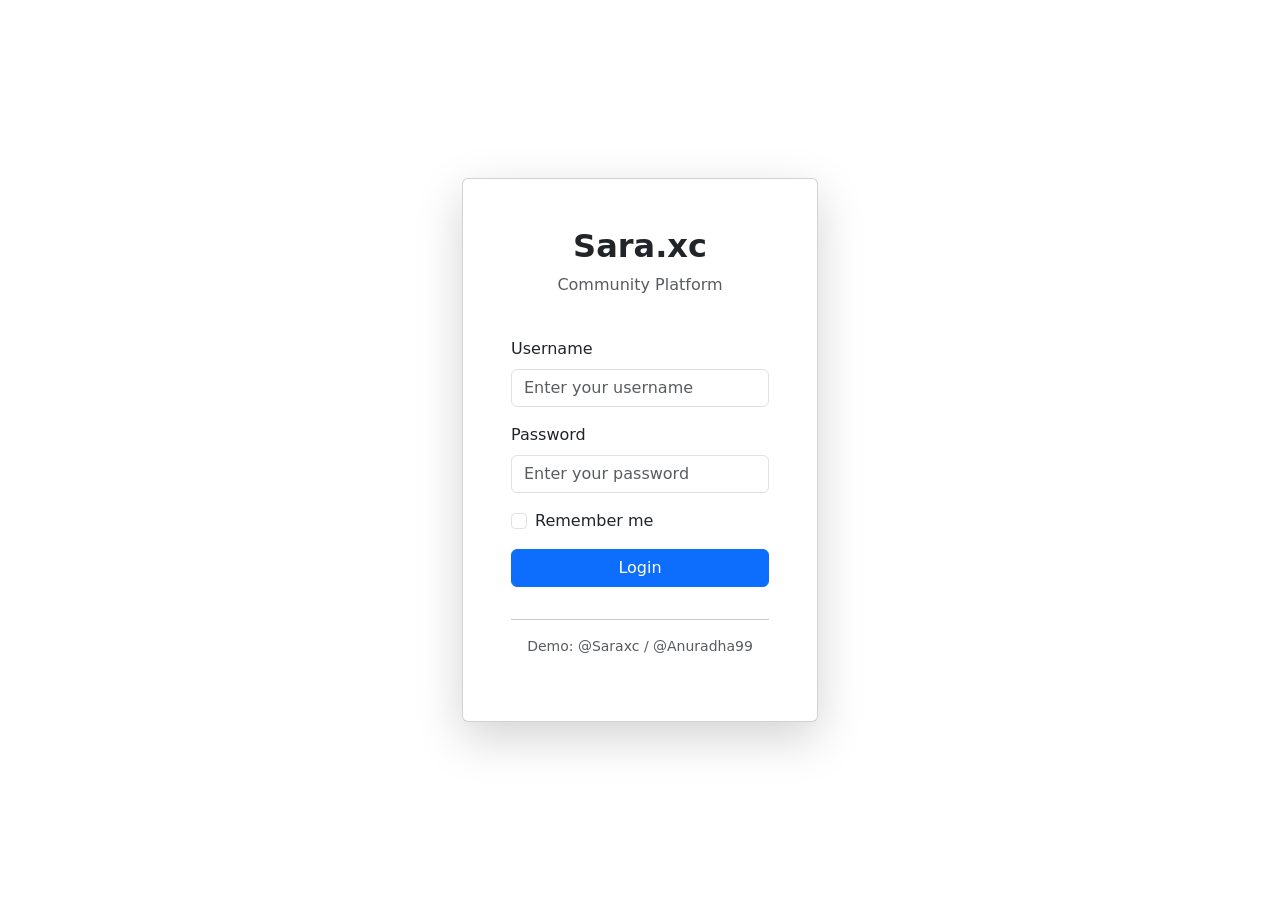
==== index.html @ cb2731b5 "Create index.html" ====
<!DOCTYPE html>
<html lang="en">
<head>
    <meta charset="UTF-8">
    <meta name="viewport" content="width=device-width, initial-scale=1">
    <meta name="description" content="Sara.xc - Community Platform for sharing content and connecting with people">
    <title>Sara.xc - Community Platform</title>
    <link href="https://cdn.jsdelivr.net/npm/bootstrap@5.3.3/dist/css/bootstrap.min.css" rel="stylesheet">
    <link href="https://cdnjs.cloudflare.com/ajax/libs/font-awesome/6.4.0/css/all.min.css" rel="stylesheet">
    <link href="styles.css" rel="stylesheet">
</head>
<body>
    <!-- Login Page -->
    <div id="loginPage" class="login-container">
        <div class="container">
            <div class="row justify-content-center align-items-center vh-100">
                <div class="col-md-4">
                    <div class="card login-card p-5 shadow-lg">
                        <div class="text-center mb-4">
                            <h1 class="h2 fw-bold">Sara.xc</h1>
                            <p class="text-muted">Community Platform</p>
                        </div>

                        <form id="loginForm" onsubmit="handleLogin(event)">
                            <div class="mb-3">
                                <label for="username" class="form-label">Username</label>
                                <input 
                                    type="text" 
                                    id="username" 
                                    class="form-control" 
                                    placeholder="Enter your username"
                                    required
                                    autocomplete="username"
                                >
                            </div>

                            <div class="mb-3">
                                <label for="password" class="form-label">Password</label>
                                <input 
                                    type="password" 
                                    id="password" 
                                    class="form-control" 
                                    placeholder="Enter your password"
                                    required
                                    autocomplete="current-password"
                                >
                            </div>

                            <div class="mb-3 form-check">
                                <input type="checkbox" class="form-check-input" id="remember">
                                <label class="form-check-label" for="remember">
                                    Remember me
                                </label>
                            </div>

                            <button type="submit" class="btn btn-primary w-100 mb-3">
                                <span id="loginBtn">Login</span>
                                <span id="loginSpinner" class="spinner-border spinner-border-sm ms-2" style="display:none;"></span>
                            </button>
                        </form>

                        <div id="error" class="alert alert-danger d-none" role="alert"></div>

                        <hr>
                        <p class="text-center text-muted small">
                            Demo: @Saraxc / @Anuradha99
                        </p>
                    </div>
                </div>
            </div>
        </div>
    </div>

    <!-- Home Page -->
    <div id="homePage" style="display:none;">
        <!-- Navigation -->
        <nav class="navbar navbar-expand-lg navbar-dark sticky-top">
            <div class="container">
                <a class="navbar-brand fw-bold" href="#" onclick="navigateTo('home')">
                    <i class="fas fa-star"></i> Sara.xc
                </a>

                <button class="navbar-toggler" data-bs-toggle="collapse" data-bs-target="#navMenu" aria-label="Toggle navigation">
                    <span class="navbar-toggler-icon"></span>
                </button>

                <div class="collapse navbar-collapse" id="navMenu">
                    <ul class="navbar-nav ms-auto">
                        <li class="nav-item">
                            <a class="nav-link" href="#" onclick="navigateTo('home'); return false;">
                                <i class="fas fa-home"></i> Home
                            </a>
                        </li>
                        <li class="nav-item">
                            <a class="nav-link" href="#" onclick="navigateTo('explore'); return false;">
                                <i class="fas fa-compass"></i> Explore
                            </a>
                        </li>
                        <li class="nav-item">
                            <a class="nav-link" href="#" onclick="navigateTo('upload'); return false;">
                                <i class="fas fa-cloud-upload-alt"></i> Upload
                            </a>
                        </li>
                        <li class="nav-item">
                            <a class="nav-link" href="#" onclick="navigateTo('profile'); return false;">
                                <i class="fas fa-user-circle"></i> Profile
                            </a>
                        </li>
                        <li class="nav-item">
                            <a class="nav-link text-danger" href="#" onclick="logout(); return false;">
                                <i class="fas fa-sign-out-alt"></i> Logout
                            </a>
                        </li>
                    </ul>
                </div>
            </div>
        </nav>

        <!-- Home Section -->
        <section id="homeSection" class="page-section">
            <section class="hero text-center py-5">
                <div class="container">
                    <h1 class="display-3 fw-bold mb-3">
                        Welcome to Sara.xc
                    </h1>
                    <p class="lead text-muted mb-4">
                        Share content, connect with people and build your community.
                    </p>
                    <button class="btn btn-primary btn-lg" onclick="navigateTo('upload')">
                        <i class="fas fa-arrow-right"></i> Get Started
                    </button>
                </div>
            </section>

            <div class="container py-5">
                <div class="row g-4">
                    <div class="col-md-4">
                        <div class="card feature-card text-white p-4 h-100">
                            <div class="feature-icon mb-3">
                                <i class="fas fa-users fa-2x text-primary"></i>
                            </div>
                            <h3>Community</h3>
                            <p>Create posts and interact with members.</p>
                        </div>
                    </div>

                    <div class="col-md-4">
                        <div class="card feature-card text-white p-4 h-100">
                            <div class="feature-icon mb-3">
                                <i class="fas fa-file-upload fa-2x text-primary"></i>
                            </div>
                            <h3>Upload Content</h3>
                            <p>Upload images, videos and files.</p>
                        </div>
                    </div>

                    <div class="col-md-4">
                        <div class="card feature-card text-white p-4 h-100">
                            <div class="feature-icon mb-3">
                                <i class="fas fa-user fa-2x text-primary"></i>
                            </div>
                            <h3>User Profiles</h3>
                            <p>Customize your profile and grow your audience.</p>
                        </div>
                    </div>
                </div>
            </div>
        </section>

        <!-- Explore Section -->
        <section id="exploreSection" class="page-section" style="display:none;">
            <div class="container py-5">
                <h1 class="mb-4">
                    <i class="fas fa-compass"></i> Explore
                </h1>
                <div class="row g-3" id="exploreGrid">
                    <div class="col-12 text-center text-muted">
                        <p>No content available yet. Start uploading!</p>
                    </div>
                </div>
            </div>
        </section>

        <!-- Upload Section -->
        <section id="uploadSection" class="page-section" style="display:none;">
            <div class="container py-5">
                <div class="row justify-content-center">
                    <div class="col-md-6">
                        <h1 class="mb-4">
                            <i class="fas fa-cloud-upload-alt"></i> Upload Content
                        </h1>
                        <form id="uploadForm" onsubmit="handleUpload(event)">
                            <div class="mb-3">
                                <label for="fileTitle" class="form-label">Title</label>
                                <input type="text" id="fileTitle" class="form-control" placeholder="Enter title" required>
                            </div>

                            <div class="mb-3">
                                <label for="fileDesc" class="form-label">Description</label>
                                <textarea id="fileDesc" class="form-control" rows="3" placeholder="Describe your content"></textarea>
                            </div>

                            <div class="mb-3">
                                <label for="fileInput" class="form-label">Select File</label>
                                <input type="file" id="fileInput" class="form-control" accept="image/*,video/*,.pdf,.doc,.docx" required>
                                <small class="text-muted">Supported: Images, Videos, PDFs, Documents</small>
                            </div>

                            <button type="submit" class="btn btn-primary w-100">
                                <i class="fas fa-upload"></i> Upload
                            </button>
                        </form>
                        <div id="uploadStatus" class="mt-3"></div>
                    </div>
                </div>
            </div>
        </section>

        <!-- Profile Section -->
        <section id="profileSection" class="page-section" style="display:none;">
            <div class="container py-5">
                <div class="row justify-content-center">
                    <div class="col-md-6">
                        <div class="card profile-card text-white p-5">
                            <div class="text-center mb-4">
                                <div class="profile-avatar mb-3">
                                    <i class="fas fa-user-circle fa-5x text-primary"></i>
                                </div>
                                <h2 id="profileUsername" class="h3">User Profile</h2>
                                <p class="text-muted" id="profileEmail">user@example.com</p>
                            </div>

                            <hr>

                            <form id="profileForm" onsubmit="handleProfileUpdate(event)">
                                <div class="mb-3">
                                    <label for="bio" class="form-label">Bio</label>
                                    <textarea id="bio" class="form-control" rows="3" placeholder="Tell us about yourself"></textarea>
                                </div>

                                <div class="mb-3">
                                    <label for="location" class="form-label">Location</label>
                                    <input type="text" id="location" class="form-control" placeholder="Your location">
                                </div>

                                <div class="mb-3">
                                    <label for="website" class="form-label">Website</label>
                                    <input type="url" id="website" class="form-control" placeholder="https://example.com">
                                </div>

                                <button type="submit" class="btn btn-primary w-100">
                                    <i class="fas fa-save"></i> Save Profile
                                </button>
                            </form>
                            <div id="profileStatus" class="mt-3"></div>
                        </div>
                    </div>
                </div>
            </div>
        </section>

        <!-- Footer -->
        <footer class="footer">
            <p class="mb-0">
                © 2026 Sara.xc - All Rights Reserved
            </p>
        </footer>
    </div>

    <script src="https://cdn.jsdelivr.net/npm/bootstrap@5.3.3/dist/js/bootstrap.bundle.min.js"></script>
    <script src="app.js"></script>
</body>
</html>
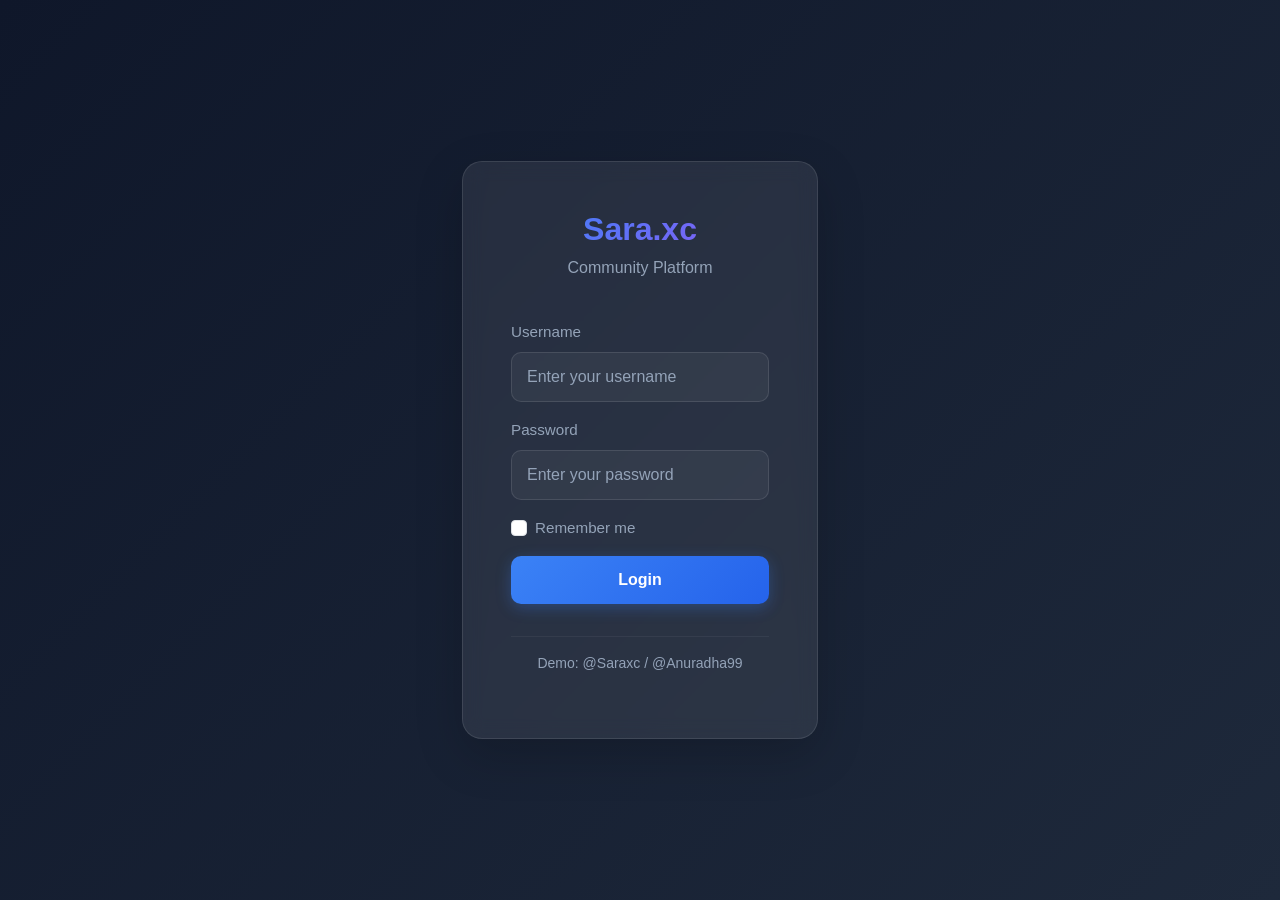
==== commit 9a981e24: "Add complete Sara.xc website with home, profile, and styling" ====
--- a/index.html
+++ b/index.html
@@ -75,7 +75,7 @@
     <div id="homePage" style="display:none;">
         <!-- Navigation -->
         <nav class="navbar navbar-expand-lg navbar-dark sticky-top">
-            <div class="container">
+            <div class="container-fluid">
                 <a class="navbar-brand fw-bold" href="#" onclick="navigateTo('home')">
                     <i class="fas fa-star"></i> Sara.xc
                 </a>
@@ -92,6 +92,11 @@
                             </a>
                         </li>
                         <li class="nav-item">
+                            <a class="nav-link" href="profile.html">
+                                <i class="fas fa-user-circle"></i> Profile
+                            </a>
+                        </li>
+                        <li class="nav-item">
                             <a class="nav-link" href="#" onclick="navigateTo('explore'); return false;">
                                 <i class="fas fa-compass"></i> Explore
                             </a>
@@ -99,11 +104,6 @@
                         <li class="nav-item">
                             <a class="nav-link" href="#" onclick="navigateTo('upload'); return false;">
                                 <i class="fas fa-cloud-upload-alt"></i> Upload
-                            </a>
-                        </li>
-                        <li class="nav-item">
-                            <a class="nav-link" href="#" onclick="navigateTo('profile'); return false;">
-                                <i class="fas fa-user-circle"></i> Profile
                             </a>
                         </li>
                         <li class="nav-item">
@@ -216,49 +216,6 @@
             </div>
         </section>
 
-        <!-- Profile Section -->
-        <section id="profileSection" class="page-section" style="display:none;">
-            <div class="container py-5">
-                <div class="row justify-content-center">
-                    <div class="col-md-6">
-                        <div class="card profile-card text-white p-5">
-                            <div class="text-center mb-4">
-                                <div class="profile-avatar mb-3">
-                                    <i class="fas fa-user-circle fa-5x text-primary"></i>
-                                </div>
-                                <h2 id="profileUsername" class="h3">User Profile</h2>
-                                <p class="text-muted" id="profileEmail">user@example.com</p>
-                            </div>
-
-                            <hr>
-
-                            <form id="profileForm" onsubmit="handleProfileUpdate(event)">
-                                <div class="mb-3">
-                                    <label for="bio" class="form-label">Bio</label>
-                                    <textarea id="bio" class="form-control" rows="3" placeholder="Tell us about yourself"></textarea>
-                                </div>
-
-                                <div class="mb-3">
-                                    <label for="location" class="form-label">Location</label>
-                                    <input type="text" id="location" class="form-control" placeholder="Your location">
-                                </div>
-
-                                <div class="mb-3">
-                                    <label for="website" class="form-label">Website</label>
-                                    <input type="url" id="website" class="form-control" placeholder="https://example.com">
-                                </div>
-
-                                <button type="submit" class="btn btn-primary w-100">
-                                    <i class="fas fa-save"></i> Save Profile
-                                </button>
-                            </form>
-                            <div id="profileStatus" class="mt-3"></div>
-                        </div>
-                    </div>
-                </div>
-            </div>
-        </section>
-
         <!-- Footer -->
         <footer class="footer">
             <p class="mb-0">
@@ -270,4 +227,4 @@
     <script src="https://cdn.jsdelivr.net/npm/bootstrap@5.3.3/dist/js/bootstrap.bundle.min.js"></script>
     <script src="app.js"></script>
 </body>
-</html>
+</html>
--- a/styles.css
+++ b/styles.css
@@ -0,0 +1,438 @@
+/* ============================================
+   ROOT VARIABLES & GENERAL STYLES
+   ============================================ */
+
+:root {
+    --primary-color: #3b82f6;
+    --secondary-color: #1e293b;
+    --dark-bg: #0f172a;
+    --card-bg: rgba(30, 41, 59, 0.8);
+    --border-color: rgba(255, 255, 255, 0.1);
+    --text-primary: #ffffff;
+    --text-muted: #94a3b8;
+    --transition-speed: 0.3s;
+}
+
+* {
+    margin: 0;
+    padding: 0;
+    box-sizing: border-box;
+}
+
+html {
+    scroll-behavior: smooth;
+}
+
+body {
+    background: linear-gradient(135deg, var(--dark-bg), var(--secondary-color));
+    min-height: 100vh;
+    color: var(--text-primary);
+    font-family: 'Segoe UI', Tahoma, Geneva, Verdana, sans-serif;
+    overflow-x: hidden;
+}
+
+/* ============================================
+   LOGIN PAGE STYLES
+   ============================================ */
+
+.login-container {
+    background: linear-gradient(135deg, var(--dark-bg), var(--secondary-color));
+    min-height: 100vh;
+}
+
+.login-card {
+    background: rgba(255, 255, 255, 0.08);
+    backdrop-filter: blur(10px);
+    border-radius: 20px;
+    border: 1px solid var(--border-color);
+    box-shadow: 0 8px 32px rgba(0, 0, 0, 0.3);
+    animation: slideUp 0.5s ease-out;
+}
+
+@keyframes slideUp {
+    from {
+        opacity: 0;
+        transform: translateY(20px);
+    }
+    to {
+        opacity: 1;
+        transform: translateY(0);
+    }
+}
+
+.login-card h1,
+.login-card h2 {
+    color: var(--text-primary);
+    font-weight: 700;
+    background: linear-gradient(135deg, #3b82f6, #8b5cf6);
+    -webkit-background-clip: text;
+    -webkit-text-fill-color: transparent;
+    background-clip: text;
+}
+
+.login-card .form-control {
+    background: rgba(255, 255, 255, 0.05);
+    border: 1px solid var(--border-color);
+    color: var(--text-primary);
+    border-radius: 10px;
+    transition: all var(--transition-speed) ease;
+    padding: 12px 15px;
+    font-size: 1rem;
+}
+
+.login-card .form-control:focus {
+    background: rgba(255, 255, 255, 0.1);
+    border-color: var(--primary-color);
+    color: var(--text-primary);
+    box-shadow: 0 0 0 0.2rem rgba(59, 130, 246, 0.25);
+}
+
+.login-card .form-control::placeholder {
+    color: var(--text-muted);
+}
+
+.login-card .form-label {
+    color: var(--text-muted);
+    font-size: 0.95rem;
+    font-weight: 500;
+    margin-bottom: 0.5rem;
+}
+
+.login-card .form-check-label {
+    color: var(--text-muted);
+    font-size: 0.95rem;
+}
+
+.login-card hr {
+    border-color: var(--border-color);
+    opacity: 0.5;
+}
+
+/* ============================================
+   BUTTON STYLES
+   ============================================ */
+
+.btn-primary {
+    background: linear-gradient(135deg, var(--primary-color), #2563eb);
+    border: none;
+    border-radius: 10px;
+    font-weight: 600;
+    padding: 12px 24px;
+    transition: all var(--transition-speed) ease;
+    box-shadow: 0 4px 15px rgba(59, 130, 246, 0.3);
+}
+
+.btn-primary:hover {
+    transform: translateY(-2px);
+    box-shadow: 0 6px 20px rgba(59, 130, 246, 0.4);
+    background: linear-gradient(135deg, #2563eb, #1d4ed8);
+    color: white;
+}
+
+.btn-primary:active {
+    transform: translateY(0);
+}
+
+/* ============================================
+   NAVBAR STYLES
+   ============================================ */
+
+.navbar {
+    background: rgba(2, 6, 23, 0.95) !important;
+    backdrop-filter: blur(10px);
+    border-bottom: 1px solid var(--border-color);
+    box-shadow: 0 4px 20px rgba(0, 0, 0, 0.3);
+}
+
+.navbar-brand {
+    font-size: 1.5rem;
+    font-weight: 700;
+    background: linear-gradient(135deg, #3b82f6, #8b5cf6);
+    -webkit-background-clip: text;
+    -webkit-text-fill-color: transparent;
+    background-clip: text;
+    transition: transform var(--transition-speed) ease;
+}
+
+.navbar-brand:hover {
+    transform: scale(1.05);
+}
+
+.nav-link {
+    color: var(--text-muted) !important;
+    transition: all var(--transition-speed) ease;
+    margin: 0 5px;
+    border-radius: 8px;
+    padding: 8px 12px !important;
+}
+
+.nav-link:hover {
+    color: var(--primary-color) !important;
+    background: rgba(59, 130, 246, 0.1);
+}
+
+/* ============================================
+   HERO SECTION STYLES
+   ============================================ */
+
+.hero {
+    background: linear-gradient(135deg, rgba(59, 130, 246, 0.1), rgba(139, 92, 246, 0.1));
+    padding: 100px 20px;
+    border-radius: 20px;
+    margin: 40px 0;
+}
+
+.hero h1 {
+    background: linear-gradient(135deg, #3b82f6, #8b5cf6);
+    -webkit-background-clip: text;
+    -webkit-text-fill-color: transparent;
+    background-clip: text;
+    font-weight: 800;
+    animation: fadeIn 0.8s ease-out;
+}
+
+.hero .lead {
+    font-size: 1.3rem;
+    line-height: 1.8;
+    color: var(--text-muted);
+}
+
+@keyframes fadeIn {
+    from {
+        opacity: 0;
+        transform: translateY(-10px);
+    }
+    to {
+        opacity: 1;
+        transform: translateY(0);
+    }
+}
+
+/* ============================================
+   FEATURE CARD STYLES
+   ============================================ */
+
+.feature-card {
+    background: rgba(30, 41, 59, 0.6);
+    border: 1px solid var(--border-color);
+    border-radius: 15px;
+    backdrop-filter: blur(10px);
+    transition: all var(--transition-speed) ease;
+    padding: 30px !important;
+    cursor: pointer;
+    overflow: hidden;
+    position: relative;
+}
+
+.feature-card::before {
+    content: '';
+    position: absolute;
+    top: 0;
+    left: -100%;
+    width: 100%;
+    height: 100%;
+    background: linear-gradient(90deg, transparent, rgba(255, 255, 255, 0.1), transparent);
+    transition: left 0.5s ease;
+}
+
+.feature-card:hover::before {
+    left: 100%;
+}
+
+.feature-card:hover {
+    transform: translateY(-8px);
+    border-color: var(--primary-color);
+    background: rgba(30, 41, 59, 0.8);
+    box-shadow: 0 20px 40px rgba(59, 130, 246, 0.2);
+}
+
+.feature-card h3 {
+    font-weight: 700;
+    font-size: 1.3rem;
+    margin-bottom: 12px;
+}
+
+.feature-card p {
+    color: var(--text-muted);
+    font-size: 0.95rem;
+    line-height: 1.6;
+}
+
+.feature-icon {
+    transition: transform var(--transition-speed) ease;
+}
+
+.feature-card:hover .feature-icon {
+    transform: scale(1.2) rotate(5deg);
+}
+
+/* ============================================
+   PAGE SECTION STYLES
+   ============================================ */
+
+.page-section {
+    animation: fadeIn 0.5s ease-out;
+    min-height: calc(100vh - 200px);
+}
+
+/* ============================================
+   FOOTER STYLES
+   ============================================ */
+
+.footer {
+    background: rgba(2, 6, 23, 0.95);
+    backdrop-filter: blur(10px);
+    border-top: 1px solid var(--border-color);
+    padding: 30px 20px;
+    text-align: center;
+    margin-top: auto;
+    color: var(--text-muted);
+}
+
+/* ============================================
+   ALERT & STATUS STYLES
+   ============================================ */
+
+.alert {
+    border: 1px solid var(--border-color);
+    border-radius: 10px;
+    background: rgba(239, 68, 68, 0.1);
+    color: #fca5a5;
+    animation: slideDown 0.3s ease-out;
+}
+
+@keyframes slideDown {
+    from {
+        opacity: 0;
+        transform: translateY(-10px);
+    }
+    to {
+        opacity: 1;
+        transform: translateY(0);
+    }
+}
+
+.alert-success {
+    background: rgba(16, 185, 129, 0.1);
+    color: #86efac;
+    border-color: #10b981;
+}
+
+.alert-danger {
+    background: rgba(239, 68, 68, 0.1);
+    color: #fca5a5;
+    border-color: #ef4444;
+}
+
+/* ============================================
+   SPINNER STYLES
+   ============================================ */
+
+.spinner-border-sm {
+    width: 1rem;
+    height: 1rem;
+    border-width: 0.25em;
+}
+
+/* ============================================
+   RESPONSIVE DESIGN
+   ============================================ */
+
+@media (max-width: 768px) {
+    .hero {
+        padding: 50px 20px;
+    }
+
+    .hero h1 {
+        font-size: 2rem;
+    }
+
+    .hero .lead {
+        font-size: 1.1rem;
+    }
+
+    .feature-card {
+        padding: 20px !important;
+    }
+
+    .navbar-brand {
+        font-size: 1.3rem;
+    }
+
+    .login-card {
+        margin: 20px;
+    }
+}
+
+@media (max-width: 480px) {
+    .hero h1 {
+        font-size: 1.5rem;
+    }
+
+    .container {
+        padding: 0 15px;
+    }
+
+    .btn-primary {
+        padding: 10px 20px;
+        font-size: 0.9rem;
+    }
+
+    .feature-card {
+        padding: 15px !important;
+    }
+
+    .nav-link {
+        margin: 5px 0;
+    }
+}
+
+/* ============================================
+   ACCESSIBILITY IMPROVEMENTS
+   ============================================ */
+
+:focus-visible {
+    outline: 2px solid var(--primary-color);
+    outline-offset: 2px;
+}
+
+/* ============================================
+   SCROLLBAR STYLING
+   ============================================ */
+
+::-webkit-scrollbar {
+    width: 10px;
+}
+
+::-webkit-scrollbar-track {
+    background: rgba(255, 255, 255, 0.05);
+}
+
+::-webkit-scrollbar-thumb {
+    background: var(--primary-color);
+    border-radius: 10px;
+}
+
+::-webkit-scrollbar-thumb:hover {
+    background: #2563eb;
+}
+
+/* ============================================
+   UTILITY CLASSES
+   ============================================ */
+
+.d-none {
+    display: none;
+}
+
+.text-muted {
+    color: var(--text-muted) !important;
+}
+
+.text-danger {
+    color: #ef4444 !important;
+}
+
+.text-success {
+    color: #10b981 !important;
+}
